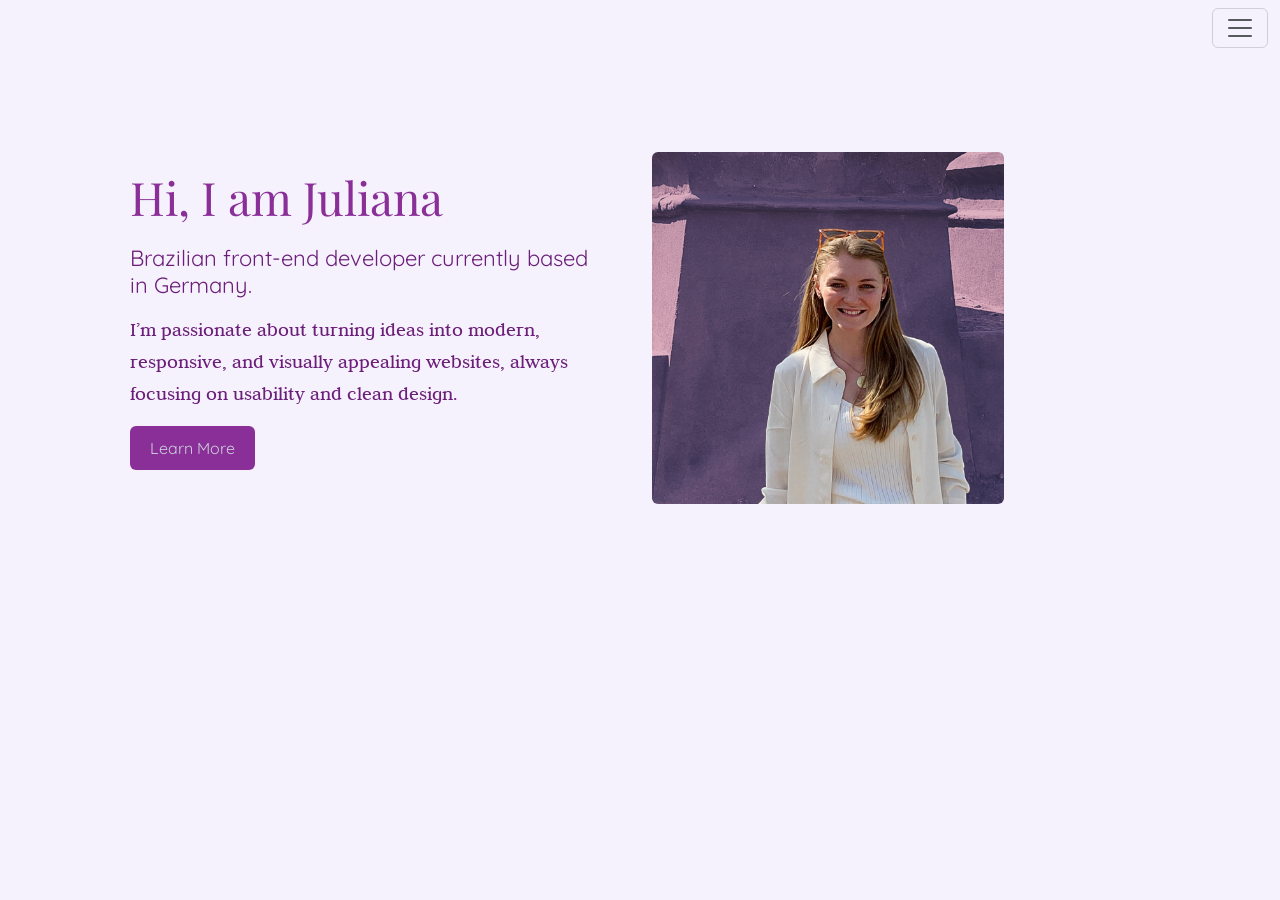
==== aboutme.html @ c966333e "fixed responsive img - about-me page" ====
<!doctype html>
<html lang="en">
  <head>
    <meta charset="UTF-8" />
    <meta name="viewport" content="width=device-width, initial-scale=1.0" />
    <meta http-equiv="Juliana Santos Portfolio" content="Works and Projects" />
    <title>Juliana Santos Portfolio</title>
    <link
      href="https://cdn.jsdelivr.net/npm/bootstrap@5.3.8/dist/css/bootstrap.min.css"
      rel="stylesheet"
    />
    <link rel="stylesheet" href="style.css" />
    <link rel="preconnect" href="https://fonts.googleapis.com" />
    <link rel="preconnect" href="https://fonts.gstatic.com" crossorigin />
    <link
      href="https://fonts.googleapis.com/css2?family=Judson:ital,wght@0,400;0,700;1,400&family=Playfair+Display:ital,wght@0,400..900;1,400..900&family=Quicksand&display=swap"
      rel="stylesheet"
    />
    <script src="https://cdn.jsdelivr.net/npm/bootstrap@5.3.8/dist/js/bootstrap.bundle.min.js"></script>
  </head>
</html>
<body>
  <div class="container">
    <nav
      class="navbar offcanvas-custom fixed-top navbar-custom position-absolute w-100"
    >
      <div class="container-fluid">
        <a class="navbar-brand" href="#"></a>
        <button
          class="navbar-toggler ms-auto"
          type="button"
          data-bs-toggle="offcanvas"
          data-bs-target="#offcanvasNavbar"
          aria-controls="offcanvasNavbar"
          aria-label="Toggle navigation"
        >
          <span class="navbar-toggler-icon"></span>
        </button>
        <div
          class="offcanvas offcanvas-end offcanvas-custom"
          tabindex="-1"
          id="offcanvasNavbar"
          aria-labelledby="offcanvasNavbarLabel"
        >
          <div class="offcanvas-header">
            <h5 class="offcanvas-title" id="offcanvasNavbarLabel">JuSantos</h5>
            <button
              type="button"
              class="btn-close"
              data-bs-dismiss="offcanvas"
              aria-label="Close"
            ></button>
          </div>
          <div class="offcanvas-body">
            <ul class="navbar-nav justify-content-left flex-grow-1 pe-3">
              <li class="nav-item">
                <a class="nav-link active" aria-current="page" href="index.html"
                  >Home</a
                >
              </li>
              <li class="nav-item">
                <a class="nav-link" href="aboutme.html">About Me</a>
              </li>
              <li class="nav-item">
                <a class="nav-link" href="projects.html">Projects</a>
              </li>
              <li class="nav-item">
                <a class="nav-link" href="contact.html">Contact</a>
              </li>
            </ul>
          </div>
        </div>
      </div>
    </nav>
  </div>
  <div class="content-container container">
    <div class="row align-items-center">
      <div class="col-lg-6">
        <div class="content">
          <h1 class="mb-3">Hi, I am Juliana</h1>
          <h2 class="mb-3">
            Brazilian front-end developer currently based in Germany.
          </h2>
          <h4 class="mb-3">
            I’m passionate about turning ideas into modern, responsive, and
            visually appealing websites, always focusing on usability and clean
            design.
          </h4>
          <button class="btn btn-primary btn-custom mb-3">Learn More</button>
        </div>
      </div>
      <div class="col-lg-6">
        <img
          src="src/aboutme.png"
          alt="Profile Picture"
          class="img-fluid rounded lern-more profile-image"
          style="width: 68%"
        />
      </div>
    </div>
  </div>
</body>
---- style.css ----
:root {
  --title-color: #8a2e98;
  --subtitle-color: #6c1f78;
  --background-color: #cccfdb;
  --box-shadow: 0 10px 30px rgba(0, 0, 0, 0.2);
}

.bg-custom {
  background-image: url("src/background-strong.png");
  background-size: cover;
  background-position: center;
  background-repeat: no-repeat;
}

.navbar-custom {
  background-color: transparent !important;
}
.offcanvas-custom {
  color: var(--subtitle-color);
  background-color: var(--background-color);
}
.offcanvas-custom .nav-item .nav-link {
  color: var(--subtitle-color);
}

h1 {
  font-family: "Playfair Display", serif;
  font-optical-sizing: auto;
  font-weight: 400;
  font-style: normal;
  font-size: 96px;
  color: var(--title-color);
}

h2 {
  font-family: "Quicksand", sans-serif;
  font-optical-sizing: auto;
  font-weight: 400;
  font-style: normal;
  font-size: 35px;
  color: var(--subtitle-color);
}

h4 {
  font-family: "Quicksand", sans-serif;
  font-optical-sizing: auto;
  font-weight: 400;
  font-style: normal;
  font-size: 25px;
  color: var(--subtitle-color);
}

h3.judson-regular {
  font-family: "Judson", serif;
  font-weight: 400;
  font-style: normal;
  color: var(--subtitle-color);
  font-size: 20px;
}

h3.judson-bold {
  font-family: "Judson", serif;
  font-weight: 700;
  font-style: normal;
}

h3.judson-regular-italic {
  font-family: "Judson", serif;
  font-weight: 400;
  font-style: italic;
}

.btn-custom {
  background-color: var(--title-color);
  color: var(--background-color);
  border: none;
  padding: 10px 20px;
  font-family: "Quicksand", sans-serif;
  font-weight: 400;
  font-style: normal;
  font-size: 16px;
  &:hover {
    background-color: var(--subtitle-color);
    color: var(--background-color);
  }
}
body {
  background-color: #f5f2fe;
}

.text-limit {
  max-width: 500px;
  line-height: 1.6;
}

@media (max-width: 992px) {
  h1 {
    font-size: 56px;
    text-align: center;
  }
  h2 {
    font-size: 20px;
    text-align: center;
  }
  .text-limit {
    max-width: 100%;
    padding: 0 13px;
  }
  h3.judson-regular {
    font-size: 15px;
    text-align: center;
  }
  h4 {
    font-size: 15px;
    margin-bottom: 25px;
    text-align: center;
  }
  .btn {
    font-size: 14px;
  }
  .content-container {
    text-align: center;
    padding: 0;
  }
}

.content-container {
  padding: 150px 40px;
}
.content {
  line-height: 1.6;
  margin: 20px;
}

.content h1 {
  font-family: "Playfair Display", serif;
  font-optical-sizing: auto;
  font-weight: 400;
  font-style: normal;
  font-size: 46px;
  color: var(--title-color);
}
.content h2 {
  font-family: "Quicksand", sans-serif;
  font-optical-sizing: auto;
  font-weight: 400;
  font-style: normal;
  font-size: 22px;
  color: var(--subtitle-color);
  margin: 20px 0 0 0;
}
.content h4 {
  font-family: "Judson", serif;
  font-weight: 400;
  font-style: normal;
  color: var(--subtitle-color);
  font-size: 20px;
  line-height: 1.6;
}
.content p {
  font-family: "Judson", serif;
  font-weight: 400;
  font-style: normal;
  color: var(--subtitle-color);
  font-size: 16px;
  margin-top: 0;
}

@media (max-width: 700px) {
  .content-container {
    padding: 40px 10px;
  }
  .content h1 {
    font-size: 32px;
    text-align: center;
  }
  .content h2 {
    font-size: 18px;
    text-align: center;
  }
  .content h4 {
    font-size: 16px;
    text-align: center;
  }
  .content p {
    font-size: 14px;
    text-align: center;
  }
}
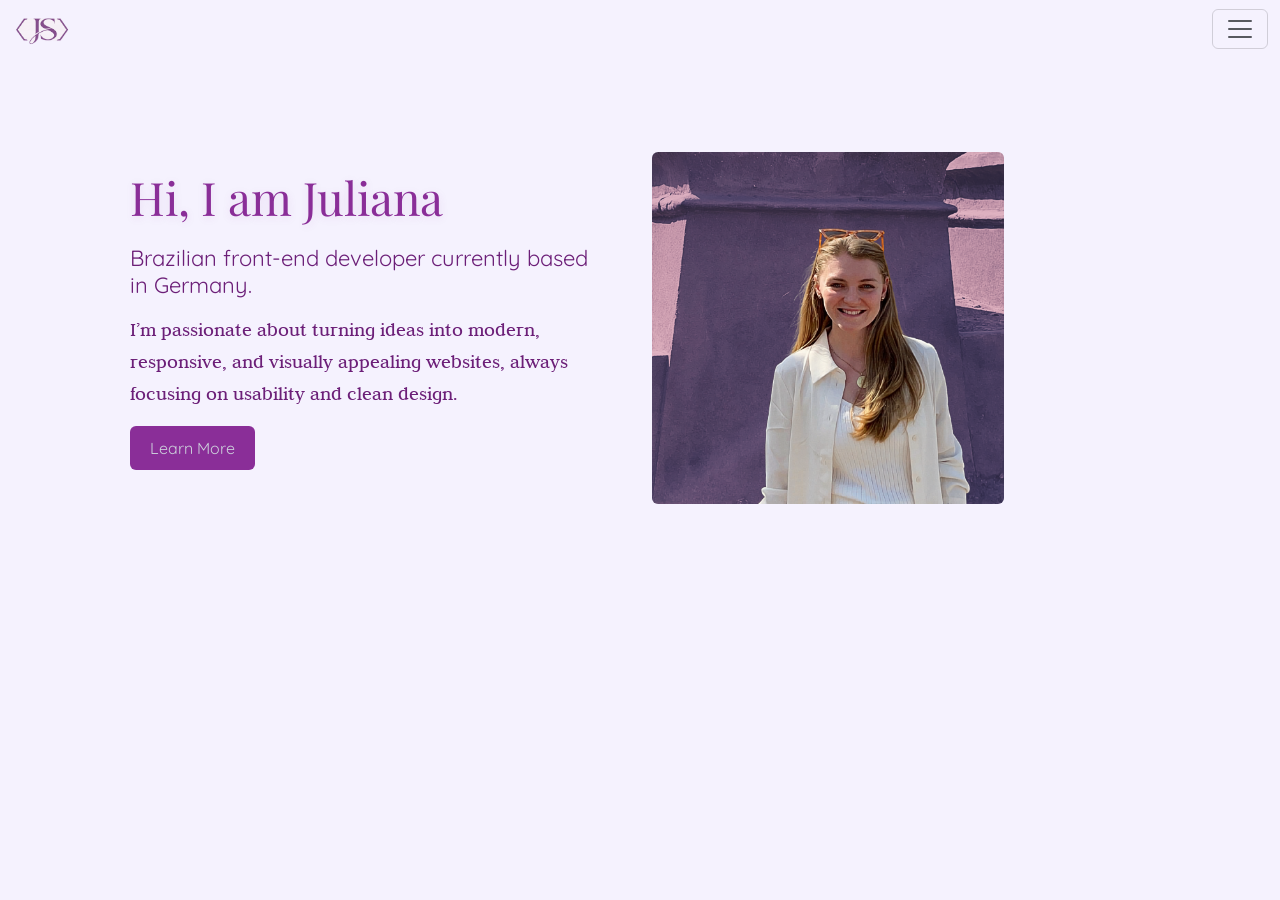
==== commit 9fafaf6c: "nav-bar improvements" ====
--- a/aboutme.html
+++ b/aboutme.html
@@ -25,7 +25,9 @@
       class="navbar offcanvas-custom fixed-top navbar-custom position-absolute w-100"
     >
       <div class="container-fluid">
-        <a class="navbar-brand" href="#"></a>
+        <a class="navbar-brand" href="#">
+          <img src="src/<js>dark.png" alt="Logo" class="logo" />
+        </a>
         <button
           class="navbar-toggler ms-auto"
           type="button"
@@ -43,7 +45,9 @@
           aria-labelledby="offcanvasNavbarLabel"
         >
           <div class="offcanvas-header">
-            <h5 class="offcanvas-title" id="offcanvasNavbarLabel">JuSantos</h5>
+            <h5 class="offcanvas-title" id="offcanvasNavbarLabel">
+              <img src="src/<js>dark.png" alt="Logo" class="logo" />
+            </h5>
             <button
               type="button"
               class="btn-close"
@@ -54,18 +58,21 @@
           <div class="offcanvas-body">
             <ul class="navbar-nav justify-content-left flex-grow-1 pe-3">
               <li class="nav-item">
-                <a class="nav-link active" aria-current="page" href="index.html"
+                <a
+                  class="nav-link active a-custom"
+                  aria-current="page"
+                  href="index.html"
                   >Home</a
                 >
               </li>
               <li class="nav-item">
-                <a class="nav-link" href="aboutme.html">About Me</a>
+                <a class="nav-link a-custom" href="aboutme.html">About Me</a>
               </li>
               <li class="nav-item">
-                <a class="nav-link" href="projects.html">Projects</a>
+                <a class="nav-link a-custom" href="projects.html">Projects</a>
               </li>
               <li class="nav-item">
-                <a class="nav-link" href="contact.html">Contact</a>
+                <a class="nav-link a-custom" href="contact.html">Contact</a>
               </li>
             </ul>
           </div>
--- a/style.css
+++ b/style.css
@@ -22,6 +22,19 @@
 .offcanvas-custom .nav-item .nav-link {
   color: var(--subtitle-color);
 }
+.nav-link.a-custom {
+  font-family: "Quicksand", sans-serif;
+  font-size: 17px;
+  font-weight: 500;
+  letter-spacing: 1px;
+  transition: all 0.3s ease;
+  margin-left: 10px;
+}
+
+.nav-link.a-custom:hover {
+  color: var(--title-color) !important;
+  transform: translateY(-1px);
+}
 
 h1 {
   font-family: "Playfair Display", serif;
@@ -30,6 +43,7 @@
   font-style: normal;
   font-size: 96px;
   color: var(--title-color);
+  text-shadow: 0px 2px 10px rgba(138, 46, 152, 0.12);
 }
 
 h2 {
@@ -187,3 +201,9 @@
     text-align: center;
   }
 }
+.a-custom {
+  font-family: quicksand, sans-serif;
+}
+.logo {
+  max-width: 60px;
+}
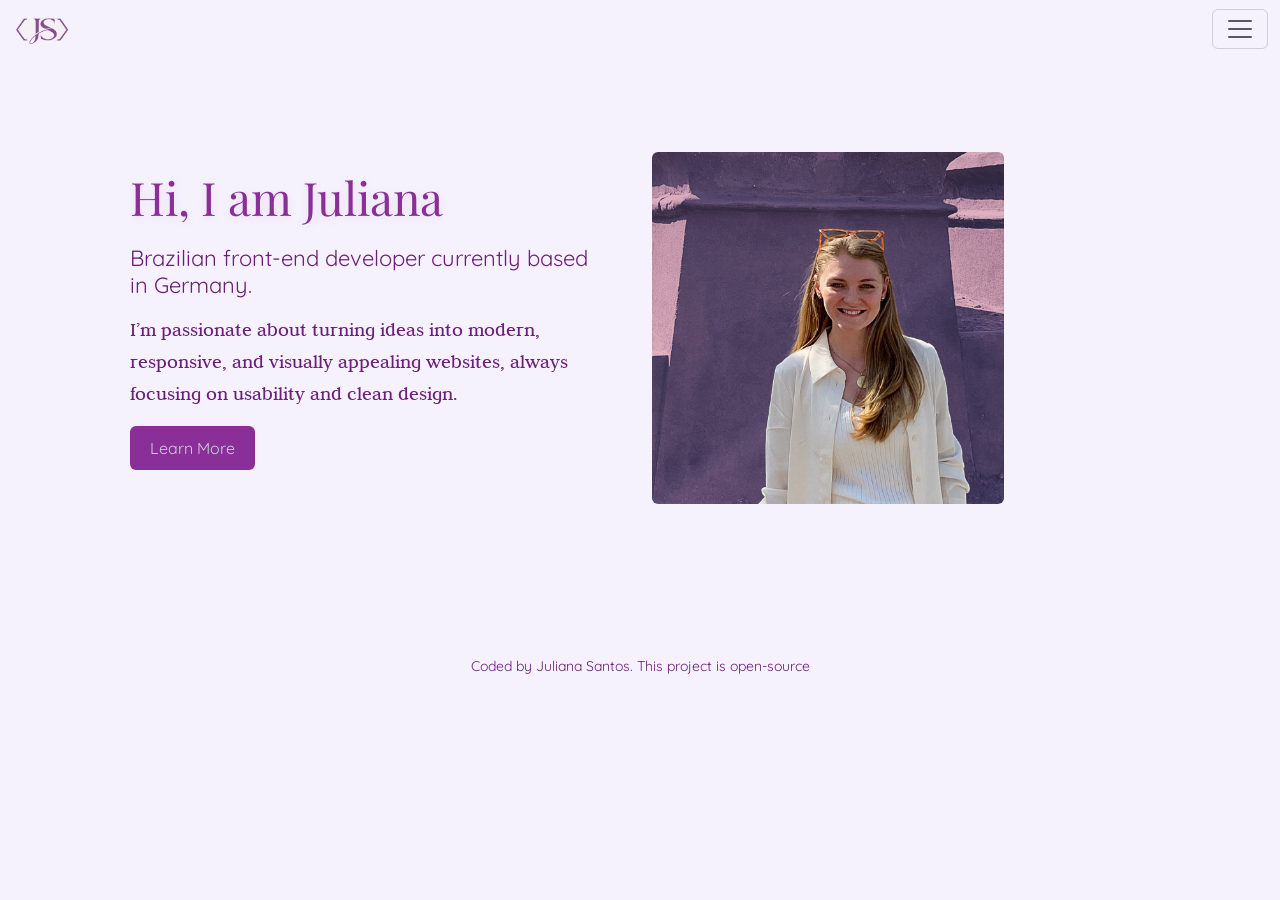
==== commit c511e222: "added copyright" ====
--- a/aboutme.html
+++ b/aboutme.html
@@ -3,8 +3,11 @@
   <head>
     <meta charset="UTF-8" />
     <meta name="viewport" content="width=device-width, initial-scale=1.0" />
-    <meta http-equiv="Juliana Santos Portfolio" content="Works and Projects" />
-    <title>Juliana Santos Portfolio</title>
+    <meta
+      name="description"
+      content="Portfolio of Juliana Santos — front-end developer crafting modern, responsive, and visually engaging web experiences."
+    />
+    <title>Juliana Santos | Front-end Developer</title>
     <link
       href="https://cdn.jsdelivr.net/npm/bootstrap@5.3.8/dist/css/bootstrap.min.css"
       rel="stylesheet"
@@ -17,6 +20,10 @@
       rel="stylesheet"
     />
     <script src="https://cdn.jsdelivr.net/npm/bootstrap@5.3.8/dist/js/bootstrap.bundle.min.js"></script>
+    <link
+      rel="stylesheet"
+      href="https://cdnjs.cloudflare.com/ajax/libs/font-awesome/6.5.2/css/all.min.css"
+    />
   </head>
 </html>
 <body>
@@ -26,7 +33,7 @@
     >
       <div class="container-fluid">
         <a class="navbar-brand" href="#">
-          <img src="src/<js>dark.png" alt="Logo" class="logo" />
+          <img src="src/js-dark.png" alt="Logo" class="logo" />
         </a>
         <button
           class="navbar-toggler ms-auto"
@@ -46,7 +53,7 @@
         >
           <div class="offcanvas-header">
             <h5 class="offcanvas-title" id="offcanvasNavbarLabel">
-              <img src="src/<js>dark.png" alt="Logo" class="logo" />
+              <img src="src/js-dark.png" alt="Logo" class="logo" />
             </h5>
             <button
               type="button"
@@ -59,14 +66,16 @@
             <ul class="navbar-nav justify-content-left flex-grow-1 pe-3">
               <li class="nav-item">
                 <a
-                  class="nav-link active a-custom"
+                  class="nav-link a-custom"
                   aria-current="page"
                   href="index.html"
                   >Home</a
                 >
               </li>
               <li class="nav-item">
-                <a class="nav-link a-custom" href="aboutme.html">About Me</a>
+                <a class="nav-link a-custom active" href="aboutme.html"
+                  >About Me</a
+                >
               </li>
               <li class="nav-item">
                 <a class="nav-link a-custom" href="projects.html">Projects</a>
@@ -106,4 +115,15 @@
       </div>
     </div>
   </div>
+  <div class="copyright mt-0">
+    <p>
+      Coded by Juliana Santos. This project is
+      <a
+        href="https://github.com/judosSantos/porti26.04"
+        target="_blank"
+        class="text-decoration-none a-custom"
+        >open-source</a
+      >
+    </p>
+  </div>
 </body>
--- a/style.css
+++ b/style.css
@@ -6,6 +6,7 @@
 }
 
 .bg-custom {
+  min-height: 100vh;
   background-image: url("src/background-strong.png");
   background-size: cover;
   background-position: center;
@@ -31,6 +32,12 @@
   margin-left: 10px;
 }
 
+.nav-link.a-custom.active {
+  font-weight: 900;
+  color: var(--title-color) !important;
+  text-shadow: 0 0 8px rgba(138, 46, 152, 0.15);
+}
+
 .nav-link.a-custom:hover {
   color: var(--title-color) !important;
   transform: translateY(-1px);
@@ -93,13 +100,22 @@
   font-weight: 400;
   font-style: normal;
   font-size: 16px;
-  &:hover {
-    background-color: var(--subtitle-color);
-    color: var(--background-color);
-  }
-}
+}
+
+.btn-custom:hover {
+  background-color: var(--subtitle-color);
+  color: var(--background-color);
+}
+
 body {
   background-color: #f5f2fe;
+}
+.hero {
+  min-height: 80vh;
+  display: flex;
+  justify-content: center;
+  align-items: center;
+  text-align: center;
 }
 
 .text-limit {
@@ -200,10 +216,116 @@
     font-size: 14px;
     text-align: center;
   }
+  .contact-box {
+    flex-direction: column;
+    text-align: center;
+    gap: 10px;
+    width: 60%;
+  }
+  .contact-box h4 {
+    font-size: 25px;
+  }
 }
 .a-custom {
   font-family: quicksand, sans-serif;
 }
+.a-custom:hover {
+  color: var(--title-color) !important;
+}
+.a-custom.a-custom:visited {
+  color: var(--subtitle-color);
+  text-decoration: none;
+}
 .logo {
   max-width: 60px;
 }
+
+footer {
+  padding: 40px 0;
+}
+.contact-box {
+  background: rgba(255, 255, 255, 0.5);
+  backdrop-filter: blur(10px);
+  border-radius: 20px;
+  padding: 20px;
+  margin: 0 auto 50px;
+  box-shadow: 0 10px 30px rgba(138, 46, 152, 0.08);
+  width: 80%;
+  text-align: center;
+}
+
+.contact-box h4 {
+  font-size: 30px;
+  margin-bottom: 10px;
+}
+
+.contact-box p {
+  margin: 0;
+  color: var(--subtitle-color);
+  font-family: "Judson", serif;
+}
+.contact-page {
+  min-height: 100vh;
+
+  display: flex;
+  flex-direction: column;
+
+  justify-content: center;
+  align-items: center;
+
+  text-align: center;
+
+  padding: 40px 20px;
+}
+
+.contact-description {
+  max-width: 600px;
+  font-size: 22px;
+  color: var(--subtitle-color);
+  margin-bottom: 50px;
+  font-family: "Quicksand", sans-serif;
+}
+.email-link {
+  display: block;
+  text-align: center;
+  margin-bottom: 20px;
+  font-family: "Quicksand", sans-serif;
+  font-size: 18px;
+  color: var(--subtitle-color);
+  text-decoration: none;
+
+  transition: all 0.3s ease;
+}
+
+.email-link:hover {
+  color: var(--title-color);
+}
+
+.social-links {
+  text-align: center;
+}
+
+.social-links a {
+  color: var(--subtitle-color);
+  font-size: 24px;
+  margin: 0 12px;
+  transition: all 0.3s ease;
+  text-decoration: none;
+}
+
+.social-links a:hover {
+  color: var(--title-color);
+  transform: translateY(-2px);
+}
+
+.copyright {
+  text-align: center;
+  color: var(--subtitle-color);
+  font-family: "Quicksand", sans-serif;
+  font-size: 14px;
+  margin-top: 20px;
+}
+.copyright a {
+  color: var(--subtitle-color) !important;
+  text-decoration: none;
+}
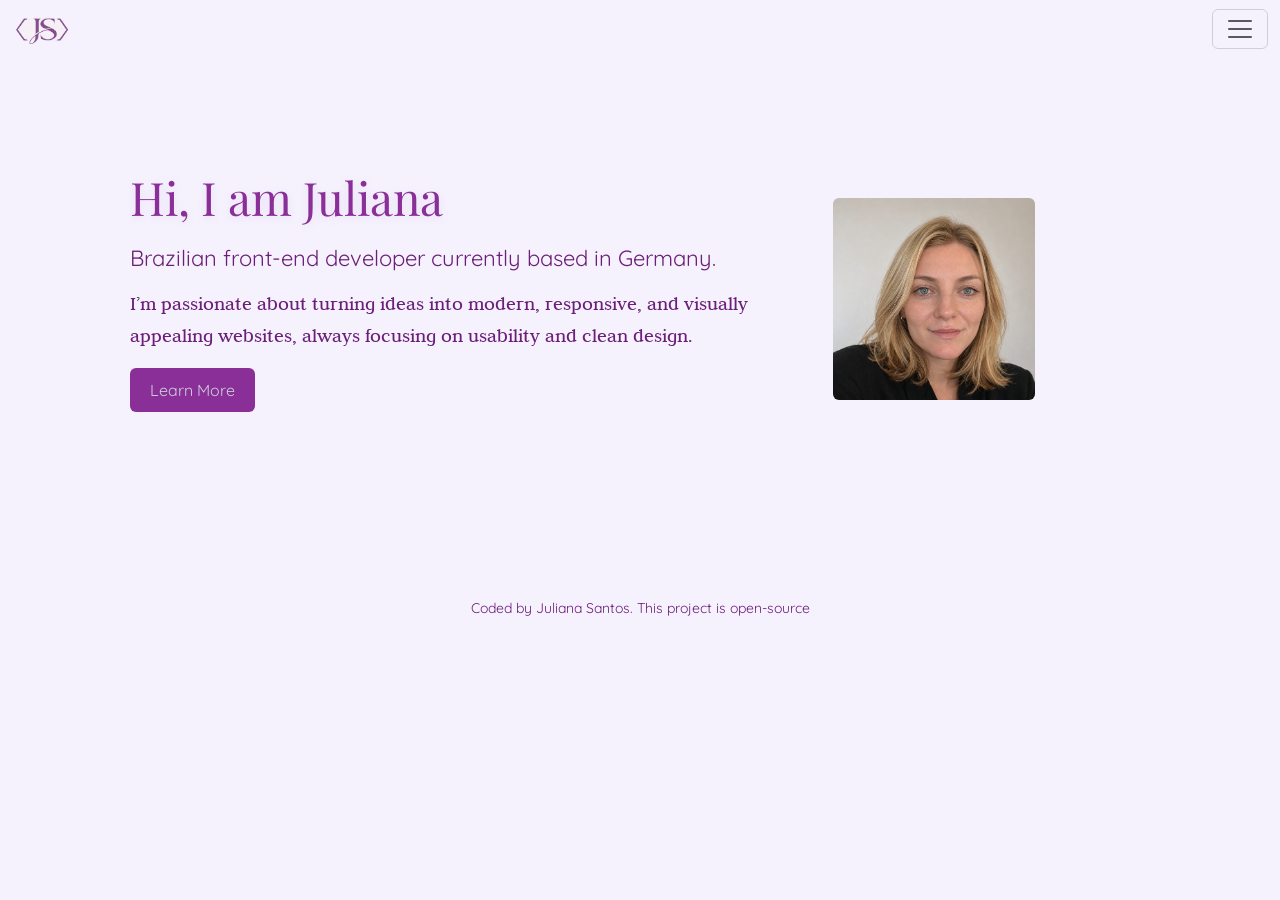
==== commit 44fb5be0: "new photo update" ====
--- a/aboutme.html
+++ b/aboutme.html
@@ -91,7 +91,7 @@
   </div>
   <div class="content-container container">
     <div class="row align-items-center">
-      <div class="col-lg-6">
+      <div class="col-lg-8">
         <div class="content">
           <h1 class="mb-3">Hi, I am Juliana</h1>
           <h2 class="mb-3">
@@ -105,12 +105,12 @@
           <button class="btn btn-primary btn-custom mb-3">Learn More</button>
         </div>
       </div>
-      <div class="col-lg-6">
+      <div class="col-lg-4">
         <img
           src="src/aboutme.png"
           alt="Profile Picture"
           class="img-fluid rounded lern-more profile-image"
-          style="width: 68%"
+          style="width: 60%"
         />
       </div>
     </div>
--- a/style.css
+++ b/style.css
@@ -228,6 +228,7 @@
 }
 .a-custom {
   font-family: quicksand, sans-serif;
+  color: var(--subtitle-color);
 }
 .a-custom:hover {
   color: var(--title-color) !important;
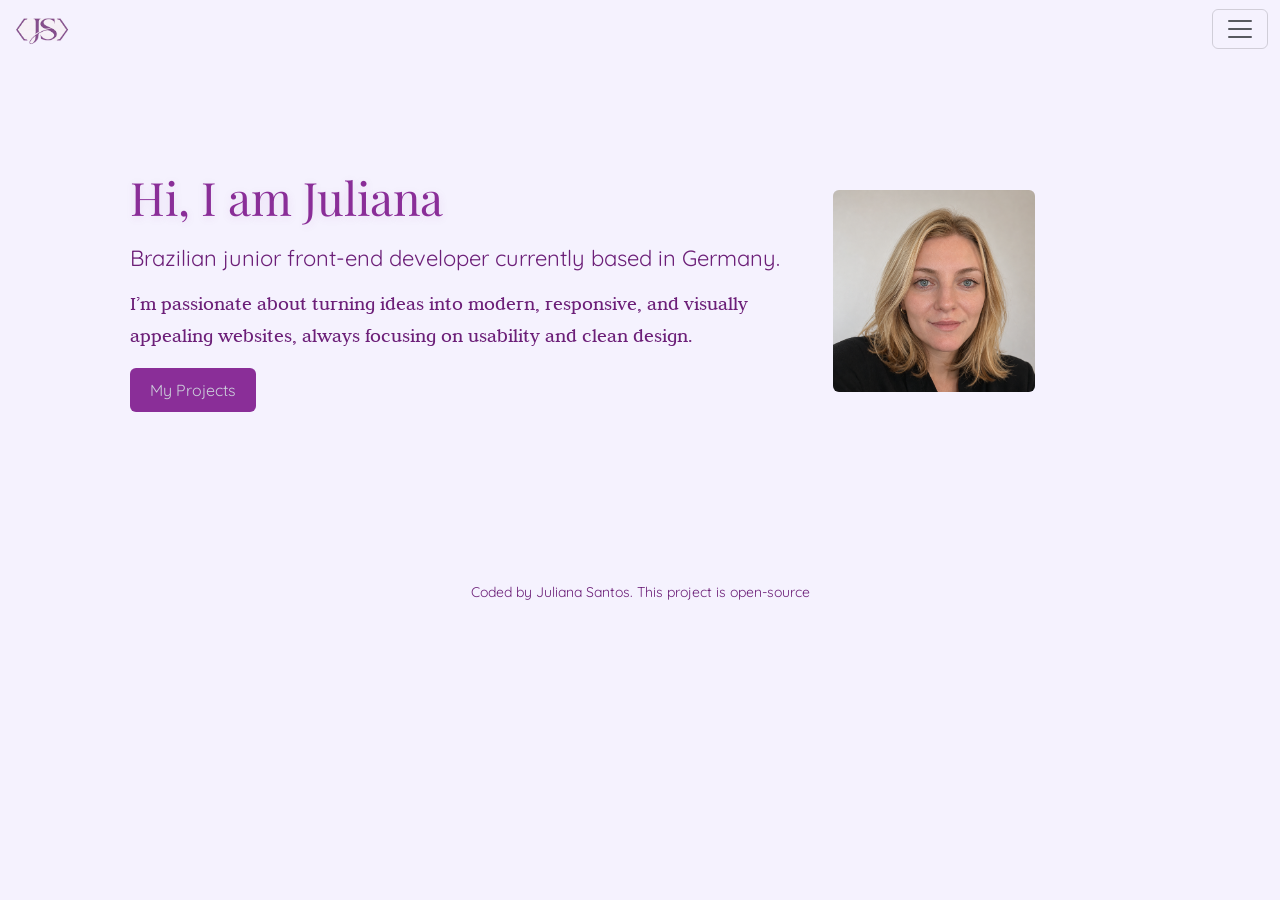
==== commit f64569dd: "updated title, links and buttons" ====
--- a/aboutme.html
+++ b/aboutme.html
@@ -95,14 +95,14 @@
         <div class="content">
           <h1 class="mb-3">Hi, I am Juliana</h1>
           <h2 class="mb-3">
-            Brazilian front-end developer currently based in Germany.
+            Brazilian junior front-end developer currently based in Germany.
           </h2>
           <h4 class="mb-3">
             I’m passionate about turning ideas into modern, responsive, and
             visually appealing websites, always focusing on usability and clean
             design.
           </h4>
-          <button class="btn btn-primary btn-custom mb-3">Learn More</button>
+          <a href="projects.html" class="btn btn-custom">My Projects</a>
         </div>
       </div>
       <div class="col-lg-4">
--- a/style.css
+++ b/style.css
@@ -58,7 +58,7 @@
   font-optical-sizing: auto;
   font-weight: 400;
   font-style: normal;
-  font-size: 35px;
+  font-size: 30px;
   color: var(--subtitle-color);
 }
 
@@ -129,7 +129,7 @@
     text-align: center;
   }
   h2 {
-    font-size: 20px;
+    font-size: 17px;
     text-align: center;
   }
   .text-limit {
